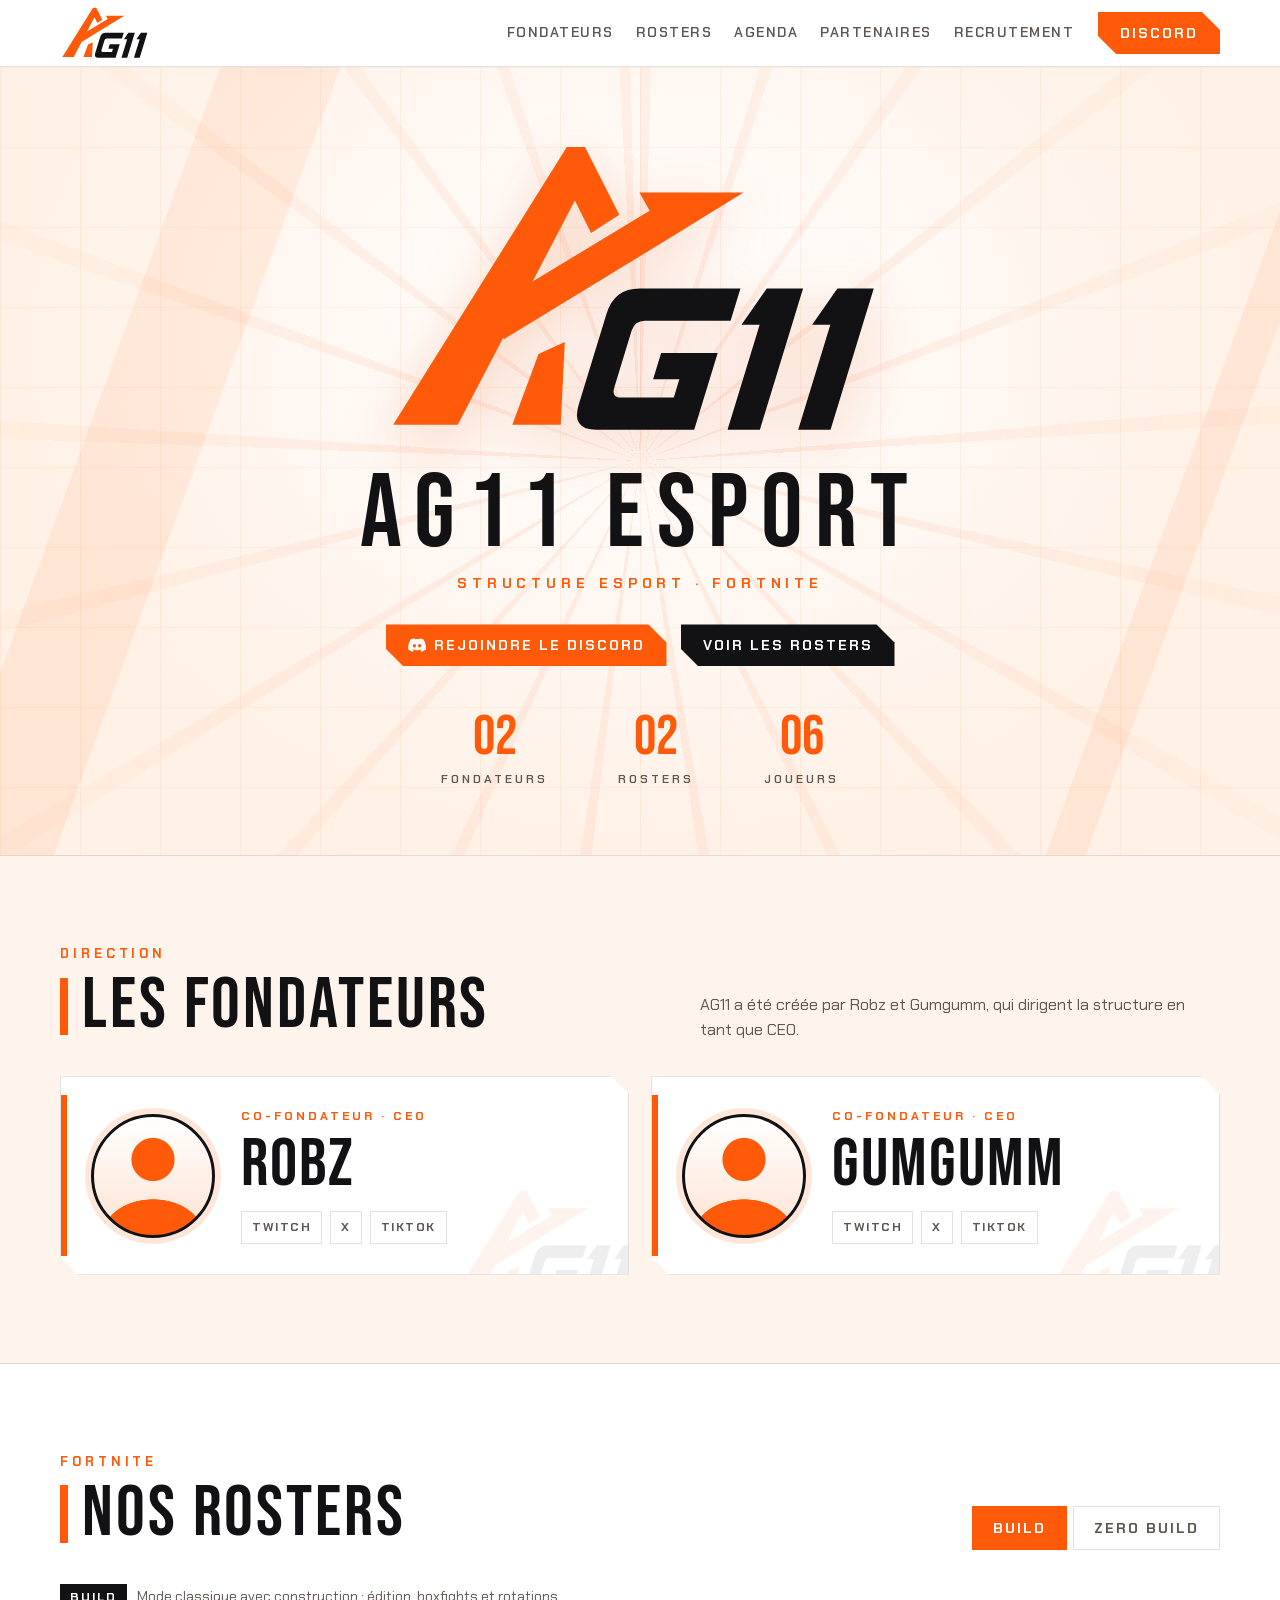
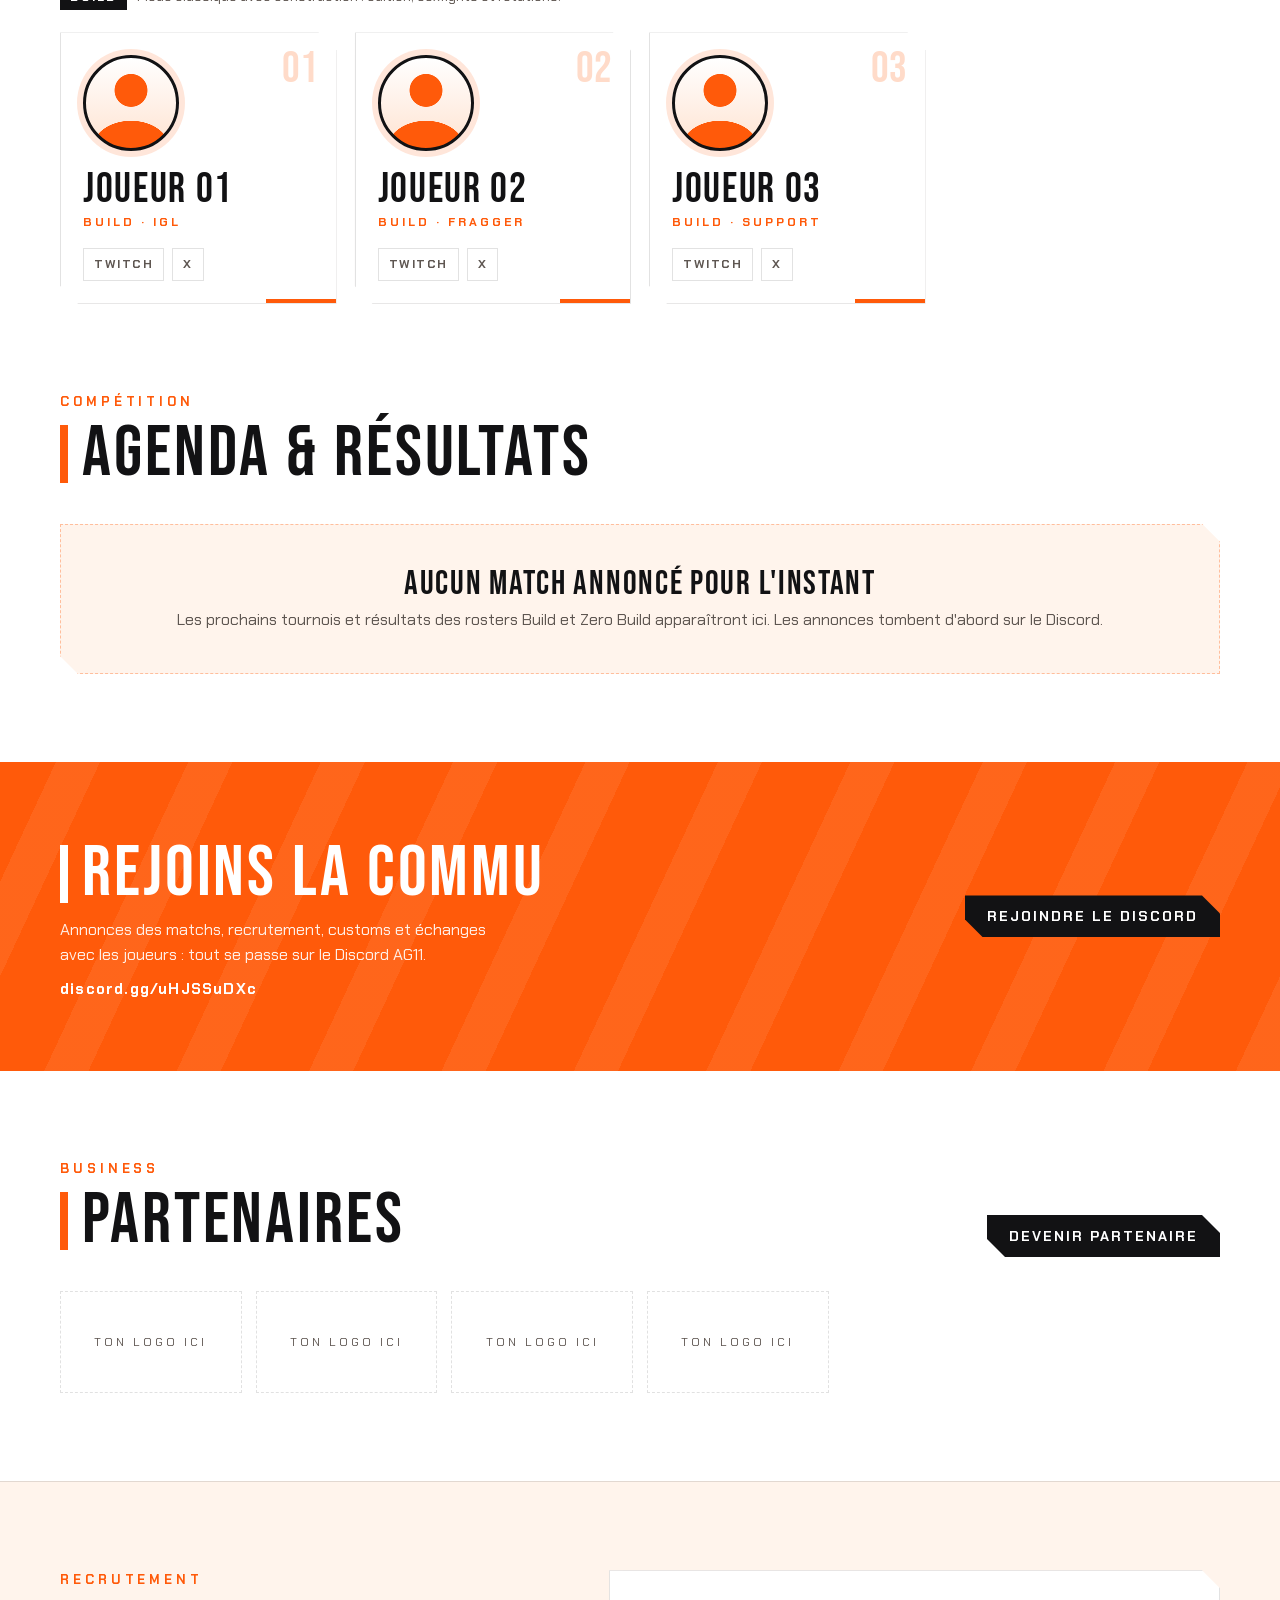
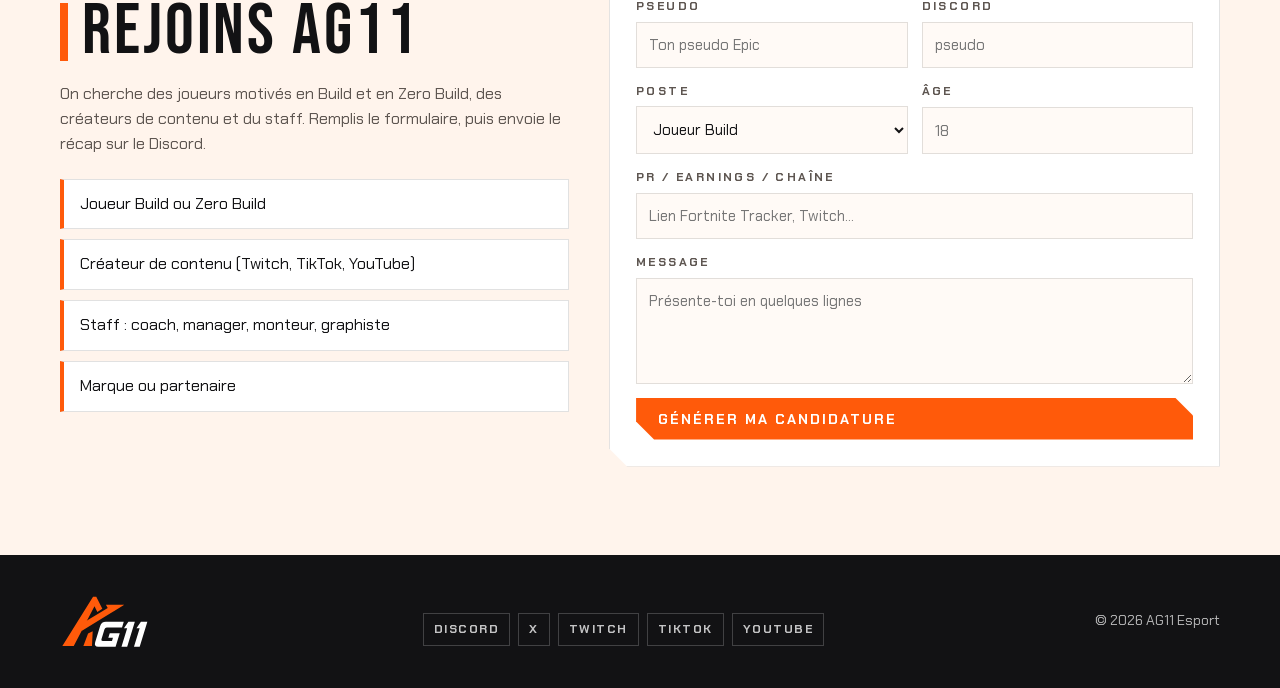
==== index.html @ a2626458 "Add files via upload" ====
<!doctype html>
<html lang="fr">
<head>
<meta charset="utf-8">
<meta name="viewport" content="width=device-width, initial-scale=1">
<title>AG11 Esport</title>
<link rel="preconnect" href="https://fonts.googleapis.com">
<link rel="stylesheet" href="https://fonts.googleapis.com/css2?family=Bebas+Neue&family=Chakra+Petch:wght@400;500;600;700&display=swap">
<style>
/* Layout : fond blanc chaud, orange AG11 en accent, noir du logo pour le texte ; panneaux chanfreinés façon HUD */
:root{
  --bg:#FFFFFF; --bg2:#FFF4EC; --panel:#FFFFFF; --line:rgba(18,18,20,.12); --line-or:rgba(255,90,10,.35);
  --or:#FF5A0A; --or-dk:#E04A00; --ink:#121214; --mute:#5E5651; --onor:#FFFFFF;
  --display:"Bebas Neue",Impact,"Arial Narrow",sans-serif;
  --body:"Chakra Petch",system-ui,sans-serif;
  color-scheme:light;
}
*{box-sizing:border-box}
html{scroll-behavior:smooth}
body{background:var(--bg);color:var(--ink);font:16px/1.55 var(--body);margin:0;overflow-x:hidden}
a{color:inherit}
.wrap{max-width:1200px;margin:0 auto;padding-inline:20px}
.chamfer{clip-path:polygon(0 0,calc(100% - 18px) 0,100% 18px,100% 100%,18px 100%,0 calc(100% - 18px))}
.logo{display:block;height:auto;overflow:visible}

/* NAV */
nav{position:sticky;top:env(safe-area-inset-top,0px);z-index:20;background:rgba(255,255,255,.9);backdrop-filter:blur(10px);border-bottom:1px solid var(--line)}
nav .wrap{display:flex;align-items:center;gap:24px;height:66px}
.brand{display:flex;align-items:center;text-decoration:none}
.brand .logo{width:92px}
.links{display:flex;gap:22px;margin-left:auto;font-size:14px;font-weight:600;letter-spacing:1.5px;text-transform:uppercase}
.links a{text-decoration:none;color:var(--mute);transition:color .2s}
.links a:hover,.links a:focus-visible{color:var(--or)}
.btn{display:inline-flex;align-items:center;gap:8px;padding:12px 22px;font:700 14px var(--body);letter-spacing:2px;text-transform:uppercase;text-decoration:none;border:0;cursor:pointer;transition:transform .15s,background .2s}
.btn svg{width:18px;height:18px;fill:currentColor}
.btn-or{background:var(--or);color:var(--onor)}
.btn-or:hover{background:var(--or-dk);transform:translateY(-2px)}
.btn-ink{background:var(--ink);color:#fff}
.btn-ink:hover{background:#2a2a2e;transform:translateY(-2px)}
:focus-visible{outline:2px solid var(--or);outline-offset:3px}
@media (max-width:880px){.links{display:none}nav .btn{margin-left:auto}}

/* HERO */
.hero{position:relative;overflow:hidden;padding-block:70px 64px;background:radial-gradient(ellipse at 50% 35%,#fff 0,#FFF1E6 70%);border-bottom:1px solid var(--line)}
.hero::before{content:"";position:absolute;inset:0;background:linear-gradient(rgba(255,90,10,.07) 1px,transparent 1px) 0 0/80px 80px,linear-gradient(90deg,rgba(255,90,10,.07) 1px,transparent 1px) 0 0/80px 80px}
.rays{position:absolute;inset:-50%;background:repeating-conic-gradient(from 0deg at 50% 50%,rgba(255,90,10,.10) 0deg 1.6deg,transparent 1.6deg 17deg);animation:spin 70s linear infinite;mask:radial-gradient(circle at 50% 50%,#000 0,transparent 55%)}
.slash{position:absolute;top:0;bottom:0;width:120px;background:var(--or);opacity:.08;transform:skewX(-20deg)}
@keyframes spin{to{transform:rotate(360deg)}}
.hero .wrap{position:relative;text-align:center}
.hero .logo{width:min(520px,86%);margin:0 auto;filter:drop-shadow(0 18px 30px rgba(224,74,0,.22))}
.hero .glint{animation:glint 4.5s ease-in-out infinite}
@keyframes glint{0%,55%{transform:translateX(-300px)}85%,100%{transform:translateX(900px)}}
.hero h1{font:clamp(54px,9vw,104px)/.95 var(--display);letter-spacing:.12em;margin:26px 0 8px;text-wrap:balance}
.hero p.tag{color:var(--or);font-weight:700;letter-spacing:.35em;text-transform:uppercase;font-size:14px;margin:0}
.cta{display:flex;gap:14px;justify-content:center;flex-wrap:wrap;margin-top:30px}
.stats{display:flex;justify-content:center;gap:clamp(20px,6vw,70px);margin-top:44px;flex-wrap:wrap}
.stat b{display:block;font:56px/1 var(--display);color:var(--or);font-variant-numeric:tabular-nums}
.stat span{font-size:12px;letter-spacing:.25em;text-transform:uppercase;color:var(--mute);font-weight:600}
@media (prefers-reduced-motion:reduce){.rays,.hero .glint{animation:none}}

/* SECTIONS */
section{padding-block:88px}
.head{display:flex;align-items:end;justify-content:space-between;gap:20px;flex-wrap:wrap;margin-bottom:34px}
.eyebrow{font-size:13px;font-weight:700;letter-spacing:.3em;color:var(--or);text-transform:uppercase}
h2{font:clamp(44px,6vw,72px)/1 var(--display);letter-spacing:.04em;margin:6px 0 0;display:flex;align-items:center;gap:14px}
h2::before{content:"";width:8px;height:.8em;background:var(--or);flex:none}
.lead{color:var(--mute);max-width:52ch;margin:0}
.av{width:96px;height:96px;border-radius:50%;flex:none;border:3px solid var(--ink);box-shadow:0 0 0 6px rgba(255,90,10,.15);background:radial-gradient(circle at 50% 36%,var(--or) 0 22%,transparent 23%),radial-gradient(ellipse 70% 50% at 50% 100%,var(--or) 0 60%,transparent 61%),linear-gradient(#fff,#FFE3D1);overflow:hidden}
.av img{width:100%;height:100%;object-fit:cover}
.role{font-size:12px;font-weight:700;letter-spacing:.25em;color:var(--or);text-transform:uppercase}
.socials{display:flex;gap:8px;margin-top:16px;flex-wrap:wrap}
.socials a{font-size:12px;font-weight:700;letter-spacing:1.5px;text-transform:uppercase;text-decoration:none;padding:6px 10px;border:1px solid var(--line);color:var(--mute);background:#fff}
.socials a:hover{color:var(--or);border-color:var(--or)}

/* FONDATEURS */
.ceos{background:var(--bg2);border-bottom:1px solid var(--line)}
.cgrid{display:grid;grid-template-columns:repeat(auto-fit,minmax(300px,1fr));gap:22px}
.ceo{display:flex;gap:26px;align-items:center;padding:30px;background:var(--panel);border:1px solid var(--line);position:relative;overflow:hidden;box-shadow:0 14px 40px rgba(120,40,0,.08)}
.ceo::before{content:"";position:absolute;left:0;top:18px;bottom:18px;width:6px;background:var(--or)}
.ceo .av{width:124px;height:124px}
.ceo > div{min-width:0}
.ceo h3{font:68px/.9 var(--display);margin:8px 0 4px;letter-spacing:.03em;overflow-wrap:anywhere}
.ceo .big{position:absolute;right:-20px;bottom:-30px;width:200px;opacity:.07;pointer-events:none}

/* ROSTERS */
.tabs{display:flex;gap:6px;flex-wrap:wrap}
.tab{font:700 14px var(--body);letter-spacing:2px;text-transform:uppercase;padding:12px 20px;background:#fff;color:var(--mute);border:1px solid var(--line);cursor:pointer}
.tab[aria-selected="true"]{background:var(--or);color:var(--onor);border-color:var(--or)}
.mode-info{display:flex;gap:10px;align-items:center;color:var(--mute);font-size:14px;margin-bottom:22px;flex-wrap:wrap}
.mode-info .pill{background:var(--ink);color:#fff;padding:4px 10px;font-weight:700;letter-spacing:2px;font-size:12px}
.grid{display:grid;grid-template-columns:repeat(auto-fill,minmax(260px,1fr));gap:18px}
.player{position:relative;background:var(--panel);border:1px solid var(--line);padding:22px;transition:transform .25s,box-shadow .25s;box-shadow:0 10px 30px rgba(120,40,0,.06)}
.player:hover{transform:translateY(-6px);box-shadow:0 18px 40px rgba(224,74,0,.16)}
.player::after{content:"";position:absolute;right:0;bottom:0;width:70px;height:4px;background:var(--or)}
.player .num{position:absolute;top:14px;right:18px;font:44px/1 var(--display);color:rgba(255,90,10,.22)}
.player h3{font:42px/1 var(--display);letter-spacing:.04em;margin:18px 0 2px}

/* AGENDA */
.empty{border:1px dashed var(--line-or);background:var(--bg2);padding:40px 24px;text-align:center;color:var(--mute)}
.empty b{display:block;font:34px/1.1 var(--display);color:var(--ink);letter-spacing:.05em;margin-bottom:6px}

/* DISCORD */
.discord{background:var(--or);color:#fff;position:relative;overflow:hidden;padding-block:70px}
.discord::before{content:"";position:absolute;inset:0;background:repeating-linear-gradient(-65deg,rgba(255,255,255,.07) 0 40px,transparent 40px 120px)}
.discord .wrap{position:relative;display:flex;align-items:center;justify-content:space-between;gap:28px;flex-wrap:wrap}
.discord h2{color:#fff}
.discord h2::before{background:#fff}
.discord p{margin:8px 0 0;max-width:46ch;color:rgba(255,255,255,.9)}
.invite{font-weight:700;letter-spacing:.08em;margin-top:10px;font-size:15px;user-select:all}

/* PARTENAIRES */
.slots{display:grid;grid-template-columns:repeat(auto-fill,minmax(180px,1fr));gap:14px}
.slot{aspect-ratio:16/9;max-width:100%;border:1px dashed var(--line);display:grid;place-items:center;color:var(--mute);font-size:12px;letter-spacing:.25em;text-transform:uppercase;text-align:center;padding:10px}

/* RECRUTEMENT */
.recruit{display:grid;grid-template-columns:1fr 1.2fr;gap:40px}
@media (max-width:880px){.recruit{grid-template-columns:1fr}}
.recruit > *{min-width:0}
.recruit ul{padding:0;list-style:none;margin:22px 0 0;display:grid;gap:10px}
.recruit li{padding:12px 16px;background:#fff;border-left:4px solid var(--or);border-top:1px solid var(--line);border-right:1px solid var(--line);border-bottom:1px solid var(--line)}
form{display:grid;gap:14px;background:#fff;border:1px solid var(--line);padding:26px;box-shadow:0 14px 40px rgba(120,40,0,.08)}
.row{display:grid;grid-template-columns:1fr 1fr;gap:14px}
@media (max-width:560px){.row{grid-template-columns:1fr}}
label{display:grid;gap:6px;font-size:12px;font-weight:700;letter-spacing:.2em;text-transform:uppercase;color:var(--mute)}
input,select,textarea{font:15px var(--body);color:var(--ink);background:#FFFAF6;border:1px solid var(--line);padding:12px;width:100%;min-width:0}
input:focus,select:focus,textarea:focus{outline:none;border-color:var(--or);background:#fff}
.out{white-space:pre-wrap;background:var(--bg2);border:1px solid var(--or);padding:14px;font-size:14px}

/* FOOTER */
footer{background:var(--ink);color:rgba(255,255,255,.7);padding-block:40px;font-size:14px}
footer .wrap{display:flex;justify-content:space-between;align-items:center;gap:20px;flex-wrap:wrap}
footer .logo{width:110px}
footer .socials a{background:transparent;color:rgba(255,255,255,.75);border-color:rgba(255,255,255,.2)}
footer .socials a:hover{color:#fff;border-color:var(--or)}
</style>
</head>
<body>

<svg width="0" height="0" style="position:absolute" aria-hidden="true">
  <defs>
    <g id="ag11">
      <g class="a-or" fill="#FF5A0A">
        <path d="M68 480 L240 205 L258 205 L292 272 L264 290 L248 258 L132 480 Z"/>
        <path d="M150 372 L322 268 L312 250 L415 250 L342 295 L178 395 Z"/>
        <path d="M186 480 L234 480 L238 398 L212 410 Z"/>
      </g>
      <g fill="currentColor">
        <path transform="translate(287,345) skewX(-17)" d="M25 0 H125 V32 H40 Q30 32 30 42 V98 Q30 108 40 108 H92 V90 H66 V64 H122 V140 H25 Q0 140 0 115 V25 Q0 0 25 0 Z"/>
        <path transform="translate(424,345) skewX(-17)" d="M14 0 H50 V140 H18 V36 H0 Z"/>
        <path transform="translate(494,345) skewX(-17)" d="M14 0 H50 V140 H18 V36 H0 Z"/>
      </g>
    </g>
    <linearGradient id="gl" x1="0" x2="1"><stop offset="0" stop-color="#fff" stop-opacity="0"/><stop offset=".5" stop-color="#fff" stop-opacity=".75"/><stop offset="1" stop-color="#fff" stop-opacity="0"/></linearGradient>
    <clipPath id="agclip"><use href="#ag11"/></clipPath>
  </defs>
</svg>

<nav>
  <div class="wrap">
    <a class="brand" href="#top" aria-label="AG11 Esport, accueil"><svg class="logo" viewBox="55 195 515 300" style="color:#121214"><use href="#ag11"/></svg></a>
    <div class="links">
      <a href="#fondateurs">Fondateurs</a><a href="#rosters">Rosters</a><a href="#agenda">Agenda</a><a href="#partenaires">Partenaires</a><a href="#recrutement">Recrutement</a>
    </div>
    <a class="btn btn-or chamfer js-discord" href="https://discord.gg/uHJSSuDXc" target="_blank" rel="noopener">Discord</a>
  </div>
</nav>

<header class="hero" id="top">
  <div class="rays" aria-hidden="true"></div>
  <div class="slash" style="left:6%" aria-hidden="true"></div><div class="slash" style="right:4%;width:40px" aria-hidden="true"></div>
  <div class="wrap">
    <svg class="logo" viewBox="55 195 515 300" role="img" aria-label="Logo AG11" style="color:#121214">
      <use href="#ag11"/>
      <g clip-path="url(#agclip)"><rect class="glint" x="0" y="150" width="120" height="400" fill="url(#gl)" transform="skewX(-20)"/></g>
    </svg>
    <h1>AG11 ESPORT</h1>
    <p class="tag">Structure esport · Fortnite</p>
    <div class="cta">
      <a class="btn btn-or chamfer js-discord" href="https://discord.gg/uHJSSuDXc" target="_blank" rel="noopener">
        <svg viewBox="0 0 24 24" aria-hidden="true"><path d="M20.3 4.4A19.6 19.6 0 0 0 15.4 3l-.6 1.3a18 18 0 0 0-5.6 0L8.6 3a19.6 19.6 0 0 0-4.9 1.4C.6 9 0 13.5.3 18a19.8 19.8 0 0 0 6 3l1.3-2a12.8 12.8 0 0 1-2-1l.5-.4a14 14 0 0 0 11.9 0l.5.4-2 1 1.3 2a19.7 19.7 0 0 0 6-3c.4-5.2-.7-9.7-3.5-13.6ZM8.5 15.3c-1.2 0-2.1-1.1-2.1-2.4s.9-2.4 2.1-2.4 2.2 1.1 2.1 2.4c0 1.3-.9 2.4-2.1 2.4Zm7 0c-1.2 0-2.1-1.1-2.1-2.4s.9-2.4 2.1-2.4 2.2 1.1 2.1 2.4c0 1.3-.9 2.4-2.1 2.4Z"/></svg>
        Rejoindre le Discord</a>
      <a class="btn btn-ink chamfer" href="#rosters">Voir les rosters</a>
    </div>
    <div class="stats" id="stats"></div>
  </div>
</header>

<section class="ceos" id="fondateurs">
  <div class="wrap">
    <div class="head">
      <div><div class="eyebrow">Direction</div><h2>Les fondateurs</h2></div>
      <p class="lead">AG11 a été créée par Robz et Gumgumm, qui dirigent la structure en tant que CEO.</p>
    </div>
    <div class="cgrid" id="ceos"></div>
  </div>
</section>

<section id="rosters">
  <div class="wrap">
    <div class="head">
      <div><div class="eyebrow">Fortnite</div><h2>Nos rosters</h2></div>
      <div class="tabs" role="tablist" aria-label="Choisir un roster">
        <button class="tab" role="tab" id="tab-build" aria-selected="true" data-k="build">Build</button>
        <button class="tab" role="tab" id="tab-zero" aria-selected="false" data-k="zero">Zero Build</button>
      </div>
    </div>
    <div class="mode-info" id="modeInfo"></div>
    <div class="grid" id="roster" role="tabpanel"></div>
  </div>
</section>

<section id="agenda" style="padding-top:0">
  <div class="wrap">
    <div class="head"><div><div class="eyebrow">Compétition</div><h2>Agenda & résultats</h2></div></div>
    <div class="empty chamfer"><b>Aucun match annoncé pour l'instant</b>Les prochains tournois et résultats des rosters Build et Zero Build apparaîtront ici. Les annonces tombent d'abord sur le Discord.</div>
  </div>
</section>

<section class="discord">
  <div class="wrap">
    <div>
      <h2>Rejoins la commu</h2>
      <p>Annonces des matchs, recrutement, customs et échanges avec les joueurs : tout se passe sur le Discord AG11.</p>
      <div class="invite">discord.gg/uHJSSuDXc</div>
    </div>
    <a class="btn btn-ink chamfer js-discord" href="https://discord.gg/uHJSSuDXc" target="_blank" rel="noopener">Rejoindre le Discord</a>
  </div>
</section>

<section id="partenaires">
  <div class="wrap">
    <div class="head">
      <div><div class="eyebrow">Business</div><h2>Partenaires</h2></div>
      <a class="btn btn-ink chamfer" href="#recrutement">Devenir partenaire</a>
    </div>
    <div class="slots"><div class="slot">Ton logo ici</div><div class="slot">Ton logo ici</div><div class="slot">Ton logo ici</div><div class="slot">Ton logo ici</div></div>
  </div>
</section>

<section id="recrutement" style="background:var(--bg2);border-top:1px solid var(--line)">
  <div class="wrap recruit">
    <div>
      <div class="eyebrow">Recrutement</div><h2>Rejoins AG11</h2>
      <p class="lead" style="margin-top:14px">On cherche des joueurs motivés en Build et en Zero Build, des créateurs de contenu et du staff. Remplis le formulaire, puis envoie le récap sur le Discord.</p>
      <ul><li>Joueur Build ou Zero Build</li><li>Créateur de contenu (Twitch, TikTok, YouTube)</li><li>Staff : coach, manager, monteur, graphiste</li><li>Marque ou partenaire</li></ul>
    </div>
    <form id="form" class="chamfer">
      <div class="row">
        <label for="f-pseudo">Pseudo<input id="f-pseudo" required placeholder="Ton pseudo Epic"></label>
        <label for="f-discord">Discord<input id="f-discord" required placeholder="pseudo"></label>
      </div>
      <div class="row">
        <label for="f-poste">Poste
          <select id="f-poste"><option>Joueur Build</option><option>Joueur Zero Build</option><option>Créateur de contenu</option><option>Staff</option><option>Partenaire</option></select>
        </label>
        <label for="f-age">Âge<input id="f-age" type="number" min="10" max="99" placeholder="18"></label>
      </div>
      <label for="f-pr">PR / earnings / chaîne<input id="f-pr" placeholder="Lien Fortnite Tracker, Twitch…"></label>
      <label for="f-msg">Message<textarea id="f-msg" rows="4" placeholder="Présente-toi en quelques lignes"></textarea></label>
      <button class="btn btn-or chamfer" type="submit">Générer ma candidature</button>
      <div class="out" id="out" aria-live="polite" hidden></div>
    </form>
  </div>
</section>

<footer>
  <div class="wrap">
    <a class="brand" href="#top" aria-label="AG11 Esport"><svg class="logo" viewBox="55 195 515 300" style="color:#fff"><use href="#ag11"/></svg></a>
    <div class="socials" id="footSocials"></div>
    <span>© 2026 AG11 Esport</span>
  </div>
</footer>

<script>
/* ====== MODIFIE ICI : joueurs, fondateurs, liens ====== */
const AG11 = {
  discord: "https://discord.gg/uHJSSuDXc",
  socials: { Discord: "https://discord.gg/uHJSSuDXc", X: "#", Twitch: "#", TikTok: "#", YouTube: "#" },
  ceos: [
    { name: "Robz", role: "Co-fondateur · CEO", img: "", links: { Twitch: "#", X: "#", TikTok: "#" } },
    { name: "Gumgumm", role: "Co-fondateur · CEO", img: "", links: { Twitch: "#", X: "#", TikTok: "#" } }
  ],
  rosters: {
    build: { label: "Build", desc: "Mode classique avec construction : édition, boxfights et rotations.", players: [
      { name: "Joueur 01", role: "IGL", img: "", twitch: "#", x: "#" },
      { name: "Joueur 02", role: "Fragger", img: "", twitch: "#", x: "#" },
      { name: "Joueur 03", role: "Support", img: "", twitch: "#", x: "#" } ] },
    zero: { label: "Zero Build", desc: "Sans construction : placement, couverture et gunfights purs.", players: [
      { name: "Joueur 01", role: "IGL", img: "", twitch: "#", x: "#" },
      { name: "Joueur 02", role: "Fragger", img: "", twitch: "#", x: "#" },
      { name: "Joueur 03", role: "Support", img: "", twitch: "#", x: "#" } ] }
  }
};
/* ====================================================== */
const esc = s => String(s).replace(/[&<>"]/g, c => ({ "&": "&amp;", "<": "&lt;", ">": "&gt;", '"': "&quot;" }[c]));
const av = img => `<div class="av">${img ? `<img src="${esc(img)}" alt="">` : ""}</div>`;
const links = o => Object.entries(o).map(([k, v]) => `<a href="${esc(v)}" target="_blank" rel="noopener">${esc(k)}</a>`).join("");
const pad = n => String(n).padStart(2, "0");

const nPlayers = AG11.rosters.build.players.length + AG11.rosters.zero.players.length;
document.getElementById("stats").innerHTML = [[AG11.ceos.length, "Fondateurs"], [2, "Rosters"], [nPlayers, "Joueurs"]]
  .map(([n, l]) => `<div class="stat"><b>${pad(n)}</b><span>${l}</span></div>`).join("");

document.getElementById("ceos").innerHTML = AG11.ceos.map(c => `
  <article class="ceo chamfer">${av(c.img)}
    <div><div class="role">${esc(c.role)}</div><h3>${esc(c.name)}</h3>
    <div class="socials">${links(c.links)}</div></div>
    <svg class="big logo" viewBox="55 195 515 300" aria-hidden="true" style="color:#121214"><use href="#ag11"/></svg>
  </article>`).join("");

function showRoster(k) {
  const r = AG11.rosters[k];
  document.querySelectorAll(".tab").forEach(t => t.setAttribute("aria-selected", t.dataset.k === k));
  document.getElementById("modeInfo").innerHTML = `<span class="pill">${esc(r.label.toUpperCase())}</span>${esc(r.desc)}`;
  document.getElementById("roster").innerHTML = r.players.map((p, i) => `
    <article class="player chamfer">
      <span class="num">${pad(i + 1)}</span>
      ${av(p.img)}
      <h3>${esc(p.name)}</h3>
      <div class="role">${esc(r.label)} · ${esc(p.role)}</div>
      <div class="socials">${links({ Twitch: p.twitch, X: p.x })}</div>
    </article>`).join("");
}
document.querySelectorAll(".tab").forEach(t => t.addEventListener("click", () => showRoster(t.dataset.k)));
showRoster("build");

document.getElementById("footSocials").innerHTML = links(AG11.socials);
document.querySelectorAll(".js-discord").forEach(a => a.href = AG11.discord);

document.getElementById("form").addEventListener("submit", e => {
  e.preventDefault();
  const v = id => document.getElementById(id).value.trim();
  const out = document.getElementById("out");
  const txt = `Candidature AG11\nPseudo : ${v("f-pseudo")}\nDiscord : ${v("f-discord")}\nPoste : ${v("f-poste")}\nÂge : ${v("f-age") || "-"}\nPR / liens : ${v("f-pr") || "-"}\nMessage : ${v("f-msg") || "-"}`;
  out.textContent = txt + "\n\nCopie ce texte et envoie-le sur le Discord AG11 : discord.gg/uHJSSuDXc";
  out.hidden = false;
  if (navigator.clipboard) navigator.clipboard.writeText(txt).then(() => { out.textContent = "Copié ✓\n\n" + out.textContent; }).catch(() => {});
});
</script>

</body>
</html>
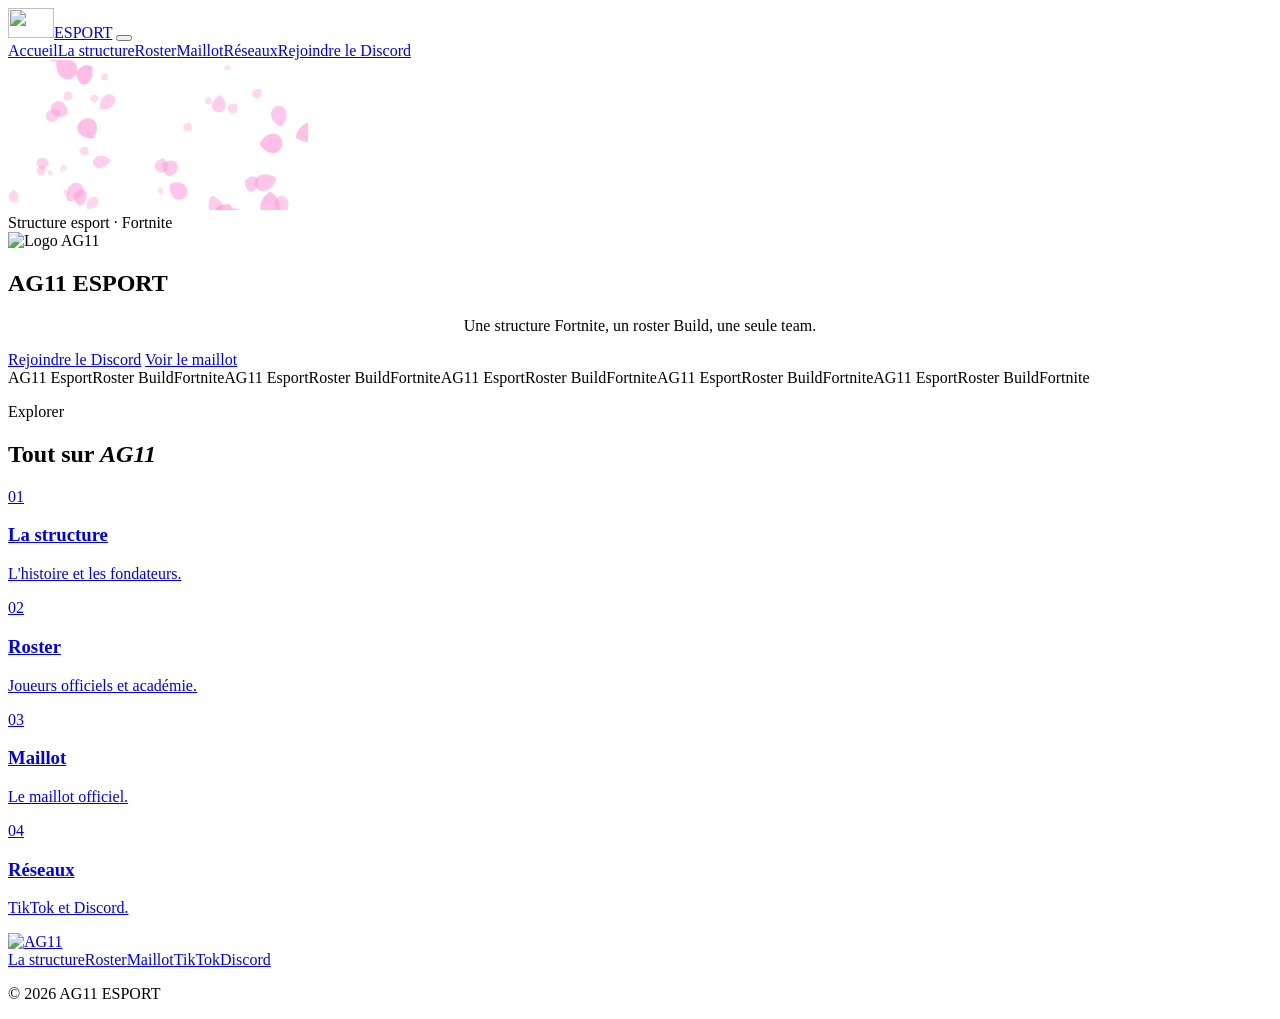
==== commit 9e0a7b52: "Add files via upload" ====
--- a/index.html
+++ b/index.html
@@ -2,341 +2,92 @@
 <html lang="fr">
 <head>
 <meta charset="utf-8">
-<meta name="viewport" content="width=device-width, initial-scale=1">
+<meta name="viewport" content="width=device-width, initial-scale=1, viewport-fit=cover">
+<meta name="description" content="AG11 Esport : structure esport Fortnite avec un roster Build.">
+<meta name="theme-color" content="#FBF7FA">
+<meta property="og:title" content="AG11 Esport">
+<meta property="og:description" content="AG11 Esport : structure esport Fortnite avec un roster Build.">
+<meta property="og:image" content="assets/logo-clair.png">
+<link rel="icon" type="image/png" href="assets/logo-clair.png">
 <title>AG11 Esport</title>
 <link rel="preconnect" href="https://fonts.googleapis.com">
-<link rel="stylesheet" href="https://fonts.googleapis.com/css2?family=Bebas+Neue&family=Chakra+Petch:wght@400;500;600;700&display=swap">
-<style>
-/* Layout : fond blanc chaud, orange AG11 en accent, noir du logo pour le texte ; panneaux chanfreinés façon HUD */
-:root{
-  --bg:#FFFFFF; --bg2:#FFF4EC; --panel:#FFFFFF; --line:rgba(18,18,20,.12); --line-or:rgba(255,90,10,.35);
-  --or:#FF5A0A; --or-dk:#E04A00; --ink:#121214; --mute:#5E5651; --onor:#FFFFFF;
-  --display:"Bebas Neue",Impact,"Arial Narrow",sans-serif;
-  --body:"Chakra Petch",system-ui,sans-serif;
-  color-scheme:light;
-}
-*{box-sizing:border-box}
-html{scroll-behavior:smooth}
-body{background:var(--bg);color:var(--ink);font:16px/1.55 var(--body);margin:0;overflow-x:hidden}
-a{color:inherit}
-.wrap{max-width:1200px;margin:0 auto;padding-inline:20px}
-.chamfer{clip-path:polygon(0 0,calc(100% - 18px) 0,100% 18px,100% 100%,18px 100%,0 calc(100% - 18px))}
-.logo{display:block;height:auto;overflow:visible}
-
-/* NAV */
-nav{position:sticky;top:env(safe-area-inset-top,0px);z-index:20;background:rgba(255,255,255,.9);backdrop-filter:blur(10px);border-bottom:1px solid var(--line)}
-nav .wrap{display:flex;align-items:center;gap:24px;height:66px}
-.brand{display:flex;align-items:center;text-decoration:none}
-.brand .logo{width:92px}
-.links{display:flex;gap:22px;margin-left:auto;font-size:14px;font-weight:600;letter-spacing:1.5px;text-transform:uppercase}
-.links a{text-decoration:none;color:var(--mute);transition:color .2s}
-.links a:hover,.links a:focus-visible{color:var(--or)}
-.btn{display:inline-flex;align-items:center;gap:8px;padding:12px 22px;font:700 14px var(--body);letter-spacing:2px;text-transform:uppercase;text-decoration:none;border:0;cursor:pointer;transition:transform .15s,background .2s}
-.btn svg{width:18px;height:18px;fill:currentColor}
-.btn-or{background:var(--or);color:var(--onor)}
-.btn-or:hover{background:var(--or-dk);transform:translateY(-2px)}
-.btn-ink{background:var(--ink);color:#fff}
-.btn-ink:hover{background:#2a2a2e;transform:translateY(-2px)}
-:focus-visible{outline:2px solid var(--or);outline-offset:3px}
-@media (max-width:880px){.links{display:none}nav .btn{margin-left:auto}}
-
-/* HERO */
-.hero{position:relative;overflow:hidden;padding-block:70px 64px;background:radial-gradient(ellipse at 50% 35%,#fff 0,#FFF1E6 70%);border-bottom:1px solid var(--line)}
-.hero::before{content:"";position:absolute;inset:0;background:linear-gradient(rgba(255,90,10,.07) 1px,transparent 1px) 0 0/80px 80px,linear-gradient(90deg,rgba(255,90,10,.07) 1px,transparent 1px) 0 0/80px 80px}
-.rays{position:absolute;inset:-50%;background:repeating-conic-gradient(from 0deg at 50% 50%,rgba(255,90,10,.10) 0deg 1.6deg,transparent 1.6deg 17deg);animation:spin 70s linear infinite;mask:radial-gradient(circle at 50% 50%,#000 0,transparent 55%)}
-.slash{position:absolute;top:0;bottom:0;width:120px;background:var(--or);opacity:.08;transform:skewX(-20deg)}
-@keyframes spin{to{transform:rotate(360deg)}}
-.hero .wrap{position:relative;text-align:center}
-.hero .logo{width:min(520px,86%);margin:0 auto;filter:drop-shadow(0 18px 30px rgba(224,74,0,.22))}
-.hero .glint{animation:glint 4.5s ease-in-out infinite}
-@keyframes glint{0%,55%{transform:translateX(-300px)}85%,100%{transform:translateX(900px)}}
-.hero h1{font:clamp(54px,9vw,104px)/.95 var(--display);letter-spacing:.12em;margin:26px 0 8px;text-wrap:balance}
-.hero p.tag{color:var(--or);font-weight:700;letter-spacing:.35em;text-transform:uppercase;font-size:14px;margin:0}
-.cta{display:flex;gap:14px;justify-content:center;flex-wrap:wrap;margin-top:30px}
-.stats{display:flex;justify-content:center;gap:clamp(20px,6vw,70px);margin-top:44px;flex-wrap:wrap}
-.stat b{display:block;font:56px/1 var(--display);color:var(--or);font-variant-numeric:tabular-nums}
-.stat span{font-size:12px;letter-spacing:.25em;text-transform:uppercase;color:var(--mute);font-weight:600}
-@media (prefers-reduced-motion:reduce){.rays,.hero .glint{animation:none}}
-
-/* SECTIONS */
-section{padding-block:88px}
-.head{display:flex;align-items:end;justify-content:space-between;gap:20px;flex-wrap:wrap;margin-bottom:34px}
-.eyebrow{font-size:13px;font-weight:700;letter-spacing:.3em;color:var(--or);text-transform:uppercase}
-h2{font:clamp(44px,6vw,72px)/1 var(--display);letter-spacing:.04em;margin:6px 0 0;display:flex;align-items:center;gap:14px}
-h2::before{content:"";width:8px;height:.8em;background:var(--or);flex:none}
-.lead{color:var(--mute);max-width:52ch;margin:0}
-.av{width:96px;height:96px;border-radius:50%;flex:none;border:3px solid var(--ink);box-shadow:0 0 0 6px rgba(255,90,10,.15);background:radial-gradient(circle at 50% 36%,var(--or) 0 22%,transparent 23%),radial-gradient(ellipse 70% 50% at 50% 100%,var(--or) 0 60%,transparent 61%),linear-gradient(#fff,#FFE3D1);overflow:hidden}
-.av img{width:100%;height:100%;object-fit:cover}
-.role{font-size:12px;font-weight:700;letter-spacing:.25em;color:var(--or);text-transform:uppercase}
-.socials{display:flex;gap:8px;margin-top:16px;flex-wrap:wrap}
-.socials a{font-size:12px;font-weight:700;letter-spacing:1.5px;text-transform:uppercase;text-decoration:none;padding:6px 10px;border:1px solid var(--line);color:var(--mute);background:#fff}
-.socials a:hover{color:var(--or);border-color:var(--or)}
-
-/* FONDATEURS */
-.ceos{background:var(--bg2);border-bottom:1px solid var(--line)}
-.cgrid{display:grid;grid-template-columns:repeat(auto-fit,minmax(300px,1fr));gap:22px}
-.ceo{display:flex;gap:26px;align-items:center;padding:30px;background:var(--panel);border:1px solid var(--line);position:relative;overflow:hidden;box-shadow:0 14px 40px rgba(120,40,0,.08)}
-.ceo::before{content:"";position:absolute;left:0;top:18px;bottom:18px;width:6px;background:var(--or)}
-.ceo .av{width:124px;height:124px}
-.ceo > div{min-width:0}
-.ceo h3{font:68px/.9 var(--display);margin:8px 0 4px;letter-spacing:.03em;overflow-wrap:anywhere}
-.ceo .big{position:absolute;right:-20px;bottom:-30px;width:200px;opacity:.07;pointer-events:none}
-
-/* ROSTERS */
-.tabs{display:flex;gap:6px;flex-wrap:wrap}
-.tab{font:700 14px var(--body);letter-spacing:2px;text-transform:uppercase;padding:12px 20px;background:#fff;color:var(--mute);border:1px solid var(--line);cursor:pointer}
-.tab[aria-selected="true"]{background:var(--or);color:var(--onor);border-color:var(--or)}
-.mode-info{display:flex;gap:10px;align-items:center;color:var(--mute);font-size:14px;margin-bottom:22px;flex-wrap:wrap}
-.mode-info .pill{background:var(--ink);color:#fff;padding:4px 10px;font-weight:700;letter-spacing:2px;font-size:12px}
-.grid{display:grid;grid-template-columns:repeat(auto-fill,minmax(260px,1fr));gap:18px}
-.player{position:relative;background:var(--panel);border:1px solid var(--line);padding:22px;transition:transform .25s,box-shadow .25s;box-shadow:0 10px 30px rgba(120,40,0,.06)}
-.player:hover{transform:translateY(-6px);box-shadow:0 18px 40px rgba(224,74,0,.16)}
-.player::after{content:"";position:absolute;right:0;bottom:0;width:70px;height:4px;background:var(--or)}
-.player .num{position:absolute;top:14px;right:18px;font:44px/1 var(--display);color:rgba(255,90,10,.22)}
-.player h3{font:42px/1 var(--display);letter-spacing:.04em;margin:18px 0 2px}
-
-/* AGENDA */
-.empty{border:1px dashed var(--line-or);background:var(--bg2);padding:40px 24px;text-align:center;color:var(--mute)}
-.empty b{display:block;font:34px/1.1 var(--display);color:var(--ink);letter-spacing:.05em;margin-bottom:6px}
-
-/* DISCORD */
-.discord{background:var(--or);color:#fff;position:relative;overflow:hidden;padding-block:70px}
-.discord::before{content:"";position:absolute;inset:0;background:repeating-linear-gradient(-65deg,rgba(255,255,255,.07) 0 40px,transparent 40px 120px)}
-.discord .wrap{position:relative;display:flex;align-items:center;justify-content:space-between;gap:28px;flex-wrap:wrap}
-.discord h2{color:#fff}
-.discord h2::before{background:#fff}
-.discord p{margin:8px 0 0;max-width:46ch;color:rgba(255,255,255,.9)}
-.invite{font-weight:700;letter-spacing:.08em;margin-top:10px;font-size:15px;user-select:all}
-
-/* PARTENAIRES */
-.slots{display:grid;grid-template-columns:repeat(auto-fill,minmax(180px,1fr));gap:14px}
-.slot{aspect-ratio:16/9;max-width:100%;border:1px dashed var(--line);display:grid;place-items:center;color:var(--mute);font-size:12px;letter-spacing:.25em;text-transform:uppercase;text-align:center;padding:10px}
-
-/* RECRUTEMENT */
-.recruit{display:grid;grid-template-columns:1fr 1.2fr;gap:40px}
-@media (max-width:880px){.recruit{grid-template-columns:1fr}}
-.recruit > *{min-width:0}
-.recruit ul{padding:0;list-style:none;margin:22px 0 0;display:grid;gap:10px}
-.recruit li{padding:12px 16px;background:#fff;border-left:4px solid var(--or);border-top:1px solid var(--line);border-right:1px solid var(--line);border-bottom:1px solid var(--line)}
-form{display:grid;gap:14px;background:#fff;border:1px solid var(--line);padding:26px;box-shadow:0 14px 40px rgba(120,40,0,.08)}
-.row{display:grid;grid-template-columns:1fr 1fr;gap:14px}
-@media (max-width:560px){.row{grid-template-columns:1fr}}
-label{display:grid;gap:6px;font-size:12px;font-weight:700;letter-spacing:.2em;text-transform:uppercase;color:var(--mute)}
-input,select,textarea{font:15px var(--body);color:var(--ink);background:#FFFAF6;border:1px solid var(--line);padding:12px;width:100%;min-width:0}
-input:focus,select:focus,textarea:focus{outline:none;border-color:var(--or);background:#fff}
-.out{white-space:pre-wrap;background:var(--bg2);border:1px solid var(--or);padding:14px;font-size:14px}
-
-/* FOOTER */
-footer{background:var(--ink);color:rgba(255,255,255,.7);padding-block:40px;font-size:14px}
-footer .wrap{display:flex;justify-content:space-between;align-items:center;gap:20px;flex-wrap:wrap}
-footer .logo{width:110px}
-footer .socials a{background:transparent;color:rgba(255,255,255,.75);border-color:rgba(255,255,255,.2)}
-footer .socials a:hover{color:#fff;border-color:var(--or)}
-</style>
+<link rel="preconnect" href="https://fonts.gstatic.com" crossorigin>
+<link rel="stylesheet" href="https://fonts.googleapis.com/css2?family=Chakra+Petch:wght@400;500;600;700&family=JetBrains+Mono:wght@400;600&display=swap">
+<link rel="stylesheet" href="assets/style-blanc.css">
 </head>
 <body>
-
-<svg width="0" height="0" style="position:absolute" aria-hidden="true">
-  <defs>
-    <g id="ag11">
-      <g class="a-or" fill="#FF5A0A">
-        <path d="M68 480 L240 205 L258 205 L292 272 L264 290 L248 258 L132 480 Z"/>
-        <path d="M150 372 L322 268 L312 250 L415 250 L342 295 L178 395 Z"/>
-        <path d="M186 480 L234 480 L238 398 L212 410 Z"/>
-      </g>
-      <g fill="currentColor">
-        <path transform="translate(287,345) skewX(-17)" d="M25 0 H125 V32 H40 Q30 32 30 42 V98 Q30 108 40 108 H92 V90 H66 V64 H122 V140 H25 Q0 140 0 115 V25 Q0 0 25 0 Z"/>
-        <path transform="translate(424,345) skewX(-17)" d="M14 0 H50 V140 H18 V36 H0 Z"/>
-        <path transform="translate(494,345) skewX(-17)" d="M14 0 H50 V140 H18 V36 H0 Z"/>
-      </g>
-    </g>
-    <linearGradient id="gl" x1="0" x2="1"><stop offset="0" stop-color="#fff" stop-opacity="0"/><stop offset=".5" stop-color="#fff" stop-opacity=".75"/><stop offset="1" stop-color="#fff" stop-opacity="0"/></linearGradient>
-    <clipPath id="agclip"><use href="#ag11"/></clipPath>
-  </defs>
-</svg>
-
-<nav>
-  <div class="wrap">
-    <a class="brand" href="#top" aria-label="AG11 Esport, accueil"><svg class="logo" viewBox="55 195 515 300" style="color:#121214"><use href="#ag11"/></svg></a>
-    <div class="links">
-      <a href="#fondateurs">Fondateurs</a><a href="#rosters">Rosters</a><a href="#agenda">Agenda</a><a href="#partenaires">Partenaires</a><a href="#recrutement">Recrutement</a>
-    </div>
-    <a class="btn btn-or chamfer js-discord" href="https://discord.gg/uHJSSuDXc" target="_blank" rel="noopener">Discord</a>
+<header class="nav">
+ <div class="wrap">
+  <a class="brand" href="index.html" aria-label="AG11 Esport, accueil"><img src="assets/logo-clair.png" alt="" width="46" height="30"><span>ESPORT</span></a>
+  <button class="burger" id="burger" type="button" aria-label="Ouvrir le menu" aria-expanded="false" aria-controls="navlinks"><span></span><span></span><span></span></button>
+  <nav class="navlinks" id="navlinks" aria-label="Navigation principale"><a href="index.html" aria-current="page">Accueil</a><a href="structure.html">La structure</a><a href="rosters.html">Roster</a><a href="maillot.html">Maillot</a><a href="reseaux.html">Réseaux</a><a class="btn pk" href="https://discord.gg/f52g9ddNd" target="_blank" rel="noopener">Rejoindre le Discord</a></nav>
+ </div>
+</header>
+<main>
+<section class="hero">
+ <canvas id="petals" aria-hidden="true"></canvas>
+ <div class="wrap">
+  <div class="tag">Structure esport · Fortnite</div>
+  <img class="hero-logo" src="assets/logo-clair.png" alt="Logo AG11" width="900" height="580">
+  <h1 class="wordmark"><i></i>AG11 ESPORT<i></i></h1>
+  <p class="lede" style="text-align:center">Une structure Fortnite, un roster Build, une seule team.</p>
+  <div class="ctas">
+   <a class="btn pk" href="https://discord.gg/f52g9ddNd" target="_blank" rel="noopener">Rejoindre le Discord</a>
+   <a class="btn" href="maillot.html">Voir le maillot</a>
   </div>
-</nav>
-
-<header class="hero" id="top">
-  <div class="rays" aria-hidden="true"></div>
-  <div class="slash" style="left:6%" aria-hidden="true"></div><div class="slash" style="right:4%;width:40px" aria-hidden="true"></div>
-  <div class="wrap">
-    <svg class="logo" viewBox="55 195 515 300" role="img" aria-label="Logo AG11" style="color:#121214">
-      <use href="#ag11"/>
-      <g clip-path="url(#agclip)"><rect class="glint" x="0" y="150" width="120" height="400" fill="url(#gl)" transform="skewX(-20)"/></g>
-    </svg>
-    <h1>AG11 ESPORT</h1>
-    <p class="tag">Structure esport · Fortnite</p>
-    <div class="cta">
-      <a class="btn btn-or chamfer js-discord" href="https://discord.gg/uHJSSuDXc" target="_blank" rel="noopener">
-        <svg viewBox="0 0 24 24" aria-hidden="true"><path d="M20.3 4.4A19.6 19.6 0 0 0 15.4 3l-.6 1.3a18 18 0 0 0-5.6 0L8.6 3a19.6 19.6 0 0 0-4.9 1.4C.6 9 0 13.5.3 18a19.8 19.8 0 0 0 6 3l1.3-2a12.8 12.8 0 0 1-2-1l.5-.4a14 14 0 0 0 11.9 0l.5.4-2 1 1.3 2a19.7 19.7 0 0 0 6-3c.4-5.2-.7-9.7-3.5-13.6ZM8.5 15.3c-1.2 0-2.1-1.1-2.1-2.4s.9-2.4 2.1-2.4 2.2 1.1 2.1 2.4c0 1.3-.9 2.4-2.1 2.4Zm7 0c-1.2 0-2.1-1.1-2.1-2.4s.9-2.4 2.1-2.4 2.2 1.1 2.1 2.4c0 1.3-.9 2.4-2.1 2.4Z"/></svg>
-        Rejoindre le Discord</a>
-      <a class="btn btn-ink chamfer" href="#rosters">Voir les rosters</a>
-    </div>
-    <div class="stats" id="stats"></div>
+ </div>
+</section>
+<div class="band" aria-hidden="true"><div class="track"><span>AG11 Esport</span><span>Roster Build</span><span>Fortnite</span><span>AG11 Esport</span><span>Roster Build</span><span>Fortnite</span><span>AG11 Esport</span><span>Roster Build</span><span>Fortnite</span><span>AG11 Esport</span><span>Roster Build</span><span>Fortnite</span><span>AG11 Esport</span><span>Roster Build</span><span>Fortnite</span></div></div>
+<section class="sec">
+ <div class="wrap">
+  <div class="sec-head"><p class="eyebrow">Explorer</p><h2>Tout sur <em>AG11</em></h2></div>
+  <div class="pages">
+   <a class="pagecard" href="structure.html"><img src="assets/blanc-logo.jpg" alt="" loading="lazy"><span class="n">01</span><h3>La structure</h3><p>L'histoire et les fondateurs.</p></a>
+   <a class="pagecard" href="rosters.html"><img src="assets/blanc-detail-dos.jpg" alt="" loading="lazy"><span class="n">02</span><h3>Roster</h3><p>Joueurs officiels et académie.</p></a>
+   <a class="pagecard" href="maillot.html"><img src="assets/blanc-face.jpg" alt="" loading="lazy" style="object-position:50% 20%"><span class="n">03</span><h3>Maillot</h3><p>Le maillot officiel.</p></a>
+   <a class="pagecard" href="reseaux.html"><img src="assets/blanc-col.jpg" alt="" loading="lazy"><span class="n">04</span><h3>Réseaux</h3><p>TikTok et Discord.</p></a>
   </div>
-</header>
-
-<section class="ceos" id="fondateurs">
-  <div class="wrap">
-    <div class="head">
-      <div><div class="eyebrow">Direction</div><h2>Les fondateurs</h2></div>
-      <p class="lead">AG11 a été créée par Robz et Gumgumm, qui dirigent la structure en tant que CEO.</p>
-    </div>
-    <div class="cgrid" id="ceos"></div>
-  </div>
+ </div>
 </section>
-
-<section id="rosters">
-  <div class="wrap">
-    <div class="head">
-      <div><div class="eyebrow">Fortnite</div><h2>Nos rosters</h2></div>
-      <div class="tabs" role="tablist" aria-label="Choisir un roster">
-        <button class="tab" role="tab" id="tab-build" aria-selected="true" data-k="build">Build</button>
-        <button class="tab" role="tab" id="tab-zero" aria-selected="false" data-k="zero">Zero Build</button>
-      </div>
-    </div>
-    <div class="mode-info" id="modeInfo"></div>
-    <div class="grid" id="roster" role="tabpanel"></div>
-  </div>
-</section>
-
-<section id="agenda" style="padding-top:0">
-  <div class="wrap">
-    <div class="head"><div><div class="eyebrow">Compétition</div><h2>Agenda & résultats</h2></div></div>
-    <div class="empty chamfer"><b>Aucun match annoncé pour l'instant</b>Les prochains tournois et résultats des rosters Build et Zero Build apparaîtront ici. Les annonces tombent d'abord sur le Discord.</div>
-  </div>
-</section>
-
-<section class="discord">
-  <div class="wrap">
-    <div>
-      <h2>Rejoins la commu</h2>
-      <p>Annonces des matchs, recrutement, customs et échanges avec les joueurs : tout se passe sur le Discord AG11.</p>
-      <div class="invite">discord.gg/uHJSSuDXc</div>
-    </div>
-    <a class="btn btn-ink chamfer js-discord" href="https://discord.gg/uHJSSuDXc" target="_blank" rel="noopener">Rejoindre le Discord</a>
-  </div>
-</section>
-
-<section id="partenaires">
-  <div class="wrap">
-    <div class="head">
-      <div><div class="eyebrow">Business</div><h2>Partenaires</h2></div>
-      <a class="btn btn-ink chamfer" href="#recrutement">Devenir partenaire</a>
-    </div>
-    <div class="slots"><div class="slot">Ton logo ici</div><div class="slot">Ton logo ici</div><div class="slot">Ton logo ici</div><div class="slot">Ton logo ici</div></div>
-  </div>
-</section>
-
-<section id="recrutement" style="background:var(--bg2);border-top:1px solid var(--line)">
-  <div class="wrap recruit">
-    <div>
-      <div class="eyebrow">Recrutement</div><h2>Rejoins AG11</h2>
-      <p class="lead" style="margin-top:14px">On cherche des joueurs motivés en Build et en Zero Build, des créateurs de contenu et du staff. Remplis le formulaire, puis envoie le récap sur le Discord.</p>
-      <ul><li>Joueur Build ou Zero Build</li><li>Créateur de contenu (Twitch, TikTok, YouTube)</li><li>Staff : coach, manager, monteur, graphiste</li><li>Marque ou partenaire</li></ul>
-    </div>
-    <form id="form" class="chamfer">
-      <div class="row">
-        <label for="f-pseudo">Pseudo<input id="f-pseudo" required placeholder="Ton pseudo Epic"></label>
-        <label for="f-discord">Discord<input id="f-discord" required placeholder="pseudo"></label>
-      </div>
-      <div class="row">
-        <label for="f-poste">Poste
-          <select id="f-poste"><option>Joueur Build</option><option>Joueur Zero Build</option><option>Créateur de contenu</option><option>Staff</option><option>Partenaire</option></select>
-        </label>
-        <label for="f-age">Âge<input id="f-age" type="number" min="10" max="99" placeholder="18"></label>
-      </div>
-      <label for="f-pr">PR / earnings / chaîne<input id="f-pr" placeholder="Lien Fortnite Tracker, Twitch…"></label>
-      <label for="f-msg">Message<textarea id="f-msg" rows="4" placeholder="Présente-toi en quelques lignes"></textarea></label>
-      <button class="btn btn-or chamfer" type="submit">Générer ma candidature</button>
-      <div class="out" id="out" aria-live="polite" hidden></div>
-    </form>
-  </div>
-</section>
-
+</main>
 <footer>
-  <div class="wrap">
-    <a class="brand" href="#top" aria-label="AG11 Esport"><svg class="logo" viewBox="55 195 515 300" style="color:#fff"><use href="#ag11"/></svg></a>
-    <div class="socials" id="footSocials"></div>
-    <span>© 2026 AG11 Esport</span>
-  </div>
+ <div class="wrap">
+  <a href="index.html" aria-label="Accueil"><img src="assets/logo-clair.png" alt="AG11" width="53" height="34"></a>
+  <nav aria-label="Liens du pied de page"><a href="structure.html">La structure</a><a href="rosters.html">Roster</a><a href="maillot.html">Maillot</a><a href="https://www.tiktok.com/@ag11esport" target="_blank" rel="noopener">TikTok</a><a href="https://discord.gg/f52g9ddNd" target="_blank" rel="noopener">Discord</a></nav>
+  <p>© 2026 AG11 ESPORT</p>
+ </div>
 </footer>
-
 <script>
-/* ====== MODIFIE ICI : joueurs, fondateurs, liens ====== */
-const AG11 = {
-  discord: "https://discord.gg/uHJSSuDXc",
-  socials: { Discord: "https://discord.gg/uHJSSuDXc", X: "#", Twitch: "#", TikTok: "#", YouTube: "#" },
-  ceos: [
-    { name: "Robz", role: "Co-fondateur · CEO", img: "", links: { Twitch: "#", X: "#", TikTok: "#" } },
-    { name: "Gumgumm", role: "Co-fondateur · CEO", img: "", links: { Twitch: "#", X: "#", TikTok: "#" } }
-  ],
-  rosters: {
-    build: { label: "Build", desc: "Mode classique avec construction : édition, boxfights et rotations.", players: [
-      { name: "Joueur 01", role: "IGL", img: "", twitch: "#", x: "#" },
-      { name: "Joueur 02", role: "Fragger", img: "", twitch: "#", x: "#" },
-      { name: "Joueur 03", role: "Support", img: "", twitch: "#", x: "#" } ] },
-    zero: { label: "Zero Build", desc: "Sans construction : placement, couverture et gunfights purs.", players: [
-      { name: "Joueur 01", role: "IGL", img: "", twitch: "#", x: "#" },
-      { name: "Joueur 02", role: "Fragger", img: "", twitch: "#", x: "#" },
-      { name: "Joueur 03", role: "Support", img: "", twitch: "#", x: "#" } ] }
+(() => {
+  const b = document.getElementById('burger'), l = document.getElementById('navlinks');
+  b.addEventListener('click', () => { const o = l.classList.toggle('open'); b.setAttribute('aria-expanded', o); });
+})();
+</script>
+<script>
+(() => {
+  const cv = document.getElementById('petals'), cx = cv.getContext('2d');
+  const still = matchMedia('(prefers-reduced-motion: reduce)').matches;
+  let W = 0, H = 0; const dpr = Math.min(2, devicePixelRatio || 1);
+  const P = Array.from({length: 46}, () => ({x: Math.random(), y: Math.random(), z: .3 + Math.random()*.9, r: Math.random()*6.3, s: (Math.random()-.5)*1.6, ph: Math.random()*6.3}));
+  const size = () => { const r = cv.getBoundingClientRect(); W = r.width; H = r.height; cv.width = W*dpr; cv.height = H*dpr; cx.setTransform(dpr,0,0,dpr,0,0); };
+  new ResizeObserver(size).observe(cv); size();
+  function petal(x, y, s, r, a){
+    cx.save(); cx.translate(x, y); cx.rotate(r); cx.scale(s, s*(.55+.45*Math.abs(Math.sin(r*1.7))));
+    cx.fillStyle = `rgba(255,154,216,${a})`; cx.beginPath();
+    cx.moveTo(0,-10); cx.bezierCurveTo(9,-9,10,4,0,11); cx.bezierCurveTo(-10,4,-9,-9,0,-10); cx.fill(); cx.restore();
   }
-};
-/* ====================================================== */
-const esc = s => String(s).replace(/[&<>"]/g, c => ({ "&": "&amp;", "<": "&lt;", ">": "&gt;", '"': "&quot;" }[c]));
-const av = img => `<div class="av">${img ? `<img src="${esc(img)}" alt="">` : ""}</div>`;
-const links = o => Object.entries(o).map(([k, v]) => `<a href="${esc(v)}" target="_blank" rel="noopener">${esc(k)}</a>`).join("");
-const pad = n => String(n).padStart(2, "0");
-
-const nPlayers = AG11.rosters.build.players.length + AG11.rosters.zero.players.length;
-document.getElementById("stats").innerHTML = [[AG11.ceos.length, "Fondateurs"], [2, "Rosters"], [nPlayers, "Joueurs"]]
-  .map(([n, l]) => `<div class="stat"><b>${pad(n)}</b><span>${l}</span></div>`).join("");
-
-document.getElementById("ceos").innerHTML = AG11.ceos.map(c => `
-  <article class="ceo chamfer">${av(c.img)}
-    <div><div class="role">${esc(c.role)}</div><h3>${esc(c.name)}</h3>
-    <div class="socials">${links(c.links)}</div></div>
-    <svg class="big logo" viewBox="55 195 515 300" aria-hidden="true" style="color:#121214"><use href="#ag11"/></svg>
-  </article>`).join("");
-
-function showRoster(k) {
-  const r = AG11.rosters[k];
-  document.querySelectorAll(".tab").forEach(t => t.setAttribute("aria-selected", t.dataset.k === k));
-  document.getElementById("modeInfo").innerHTML = `<span class="pill">${esc(r.label.toUpperCase())}</span>${esc(r.desc)}`;
-  document.getElementById("roster").innerHTML = r.players.map((p, i) => `
-    <article class="player chamfer">
-      <span class="num">${pad(i + 1)}</span>
-      ${av(p.img)}
-      <h3>${esc(p.name)}</h3>
-      <div class="role">${esc(r.label)} · ${esc(p.role)}</div>
-      <div class="socials">${links({ Twitch: p.twitch, X: p.x })}</div>
-    </article>`).join("");
-}
-document.querySelectorAll(".tab").forEach(t => t.addEventListener("click", () => showRoster(t.dataset.k)));
-showRoster("build");
-
-document.getElementById("footSocials").innerHTML = links(AG11.socials);
-document.querySelectorAll(".js-discord").forEach(a => a.href = AG11.discord);
-
-document.getElementById("form").addEventListener("submit", e => {
-  e.preventDefault();
-  const v = id => document.getElementById(id).value.trim();
-  const out = document.getElementById("out");
-  const txt = `Candidature AG11\nPseudo : ${v("f-pseudo")}\nDiscord : ${v("f-discord")}\nPoste : ${v("f-poste")}\nÂge : ${v("f-age") || "-"}\nPR / liens : ${v("f-pr") || "-"}\nMessage : ${v("f-msg") || "-"}`;
-  out.textContent = txt + "\n\nCopie ce texte et envoie-le sur le Discord AG11 : discord.gg/uHJSSuDXc";
-  out.hidden = false;
-  if (navigator.clipboard) navigator.clipboard.writeText(txt).then(() => { out.textContent = "Copié ✓\n\n" + out.textContent; }).catch(() => {});
-});
+  const t0 = performance.now();
+  function frame(now){
+    const t = (now - t0)/1000; cx.clearRect(0,0,W,H);
+    for (const p of P){
+      const y = ((p.y*H + t*40*p.z) % (H+40)) - 20;
+      const x = ((p.x*W + t*18*p.z + Math.sin(t*.9+p.ph)*30) % (W+40) + W+40) % (W+40) - 20;
+      petal(x, y, p.z*1.2, p.r + t*p.s, .18 + p.z*.4);
+    }
+    if (!still) requestAnimationFrame(frame);
+  }
+  requestAnimationFrame(frame);
+})();
 </script>
-
 </body>
 </html>
